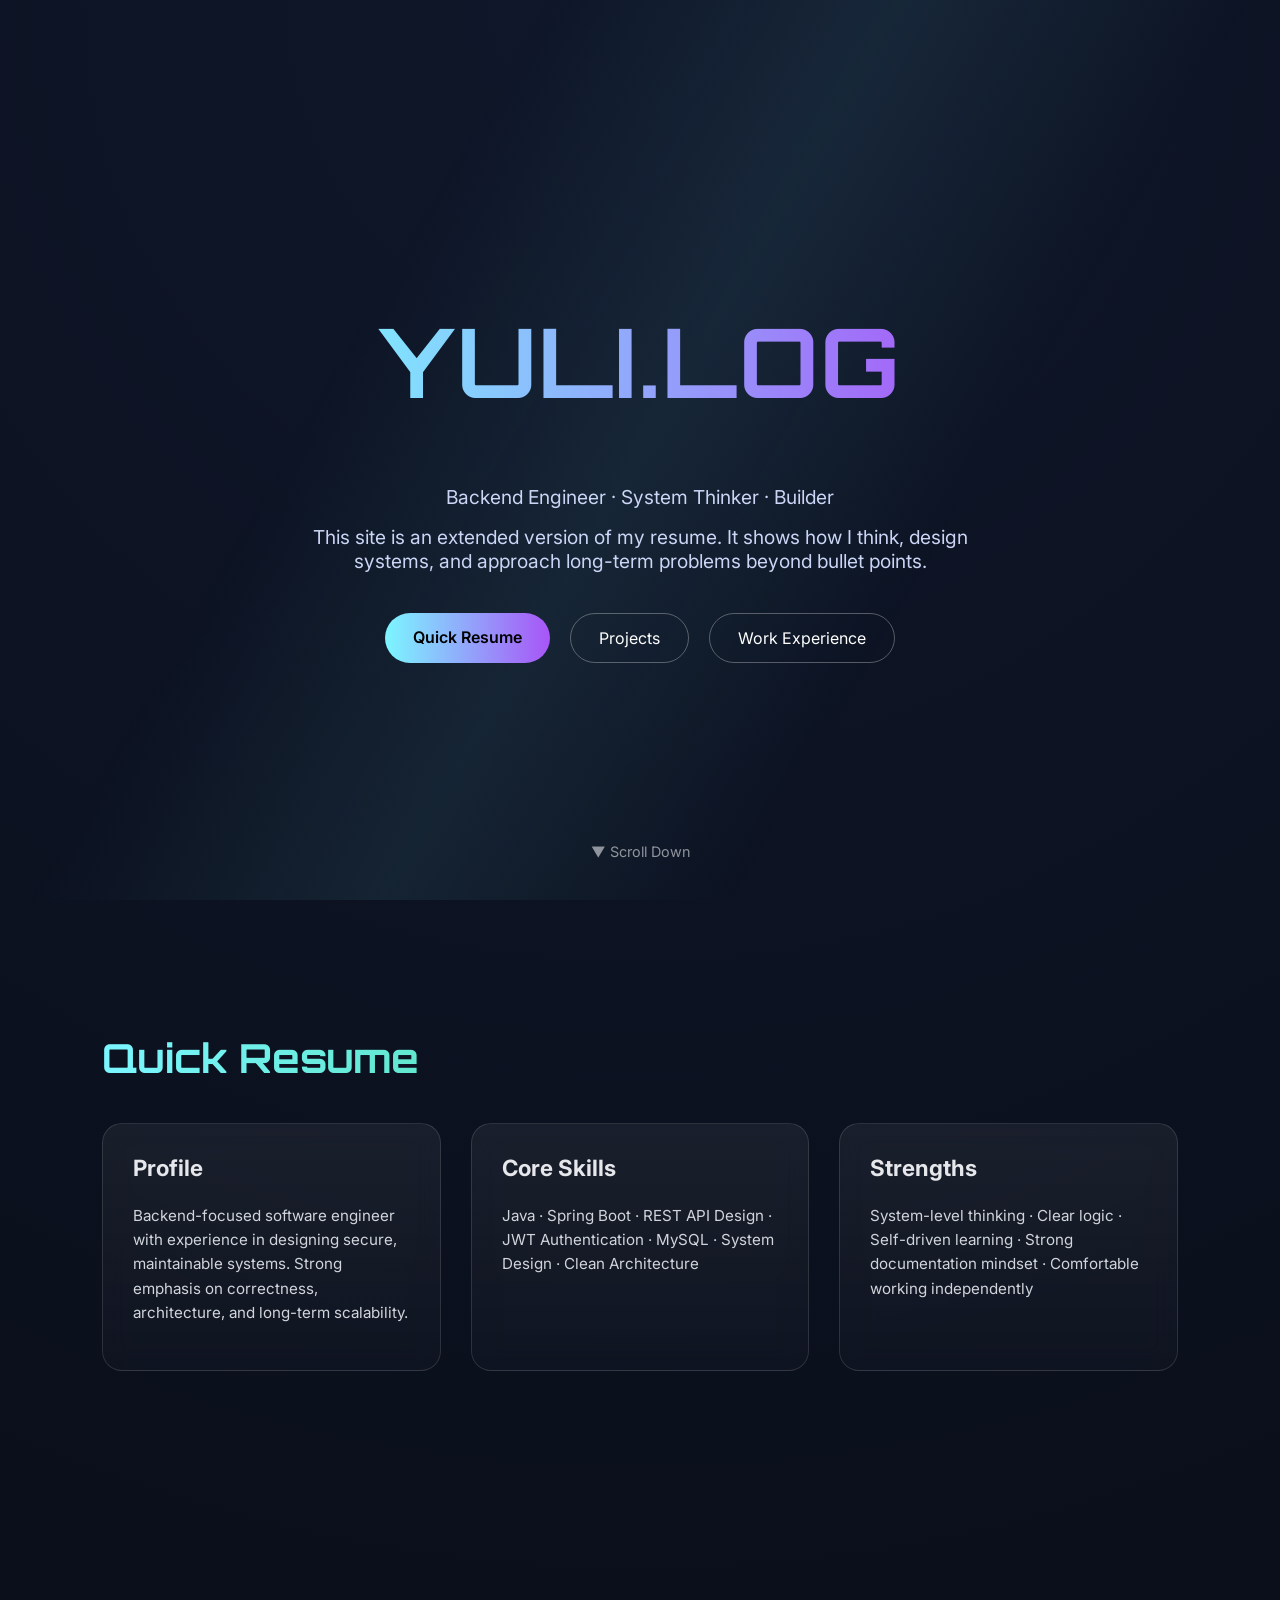
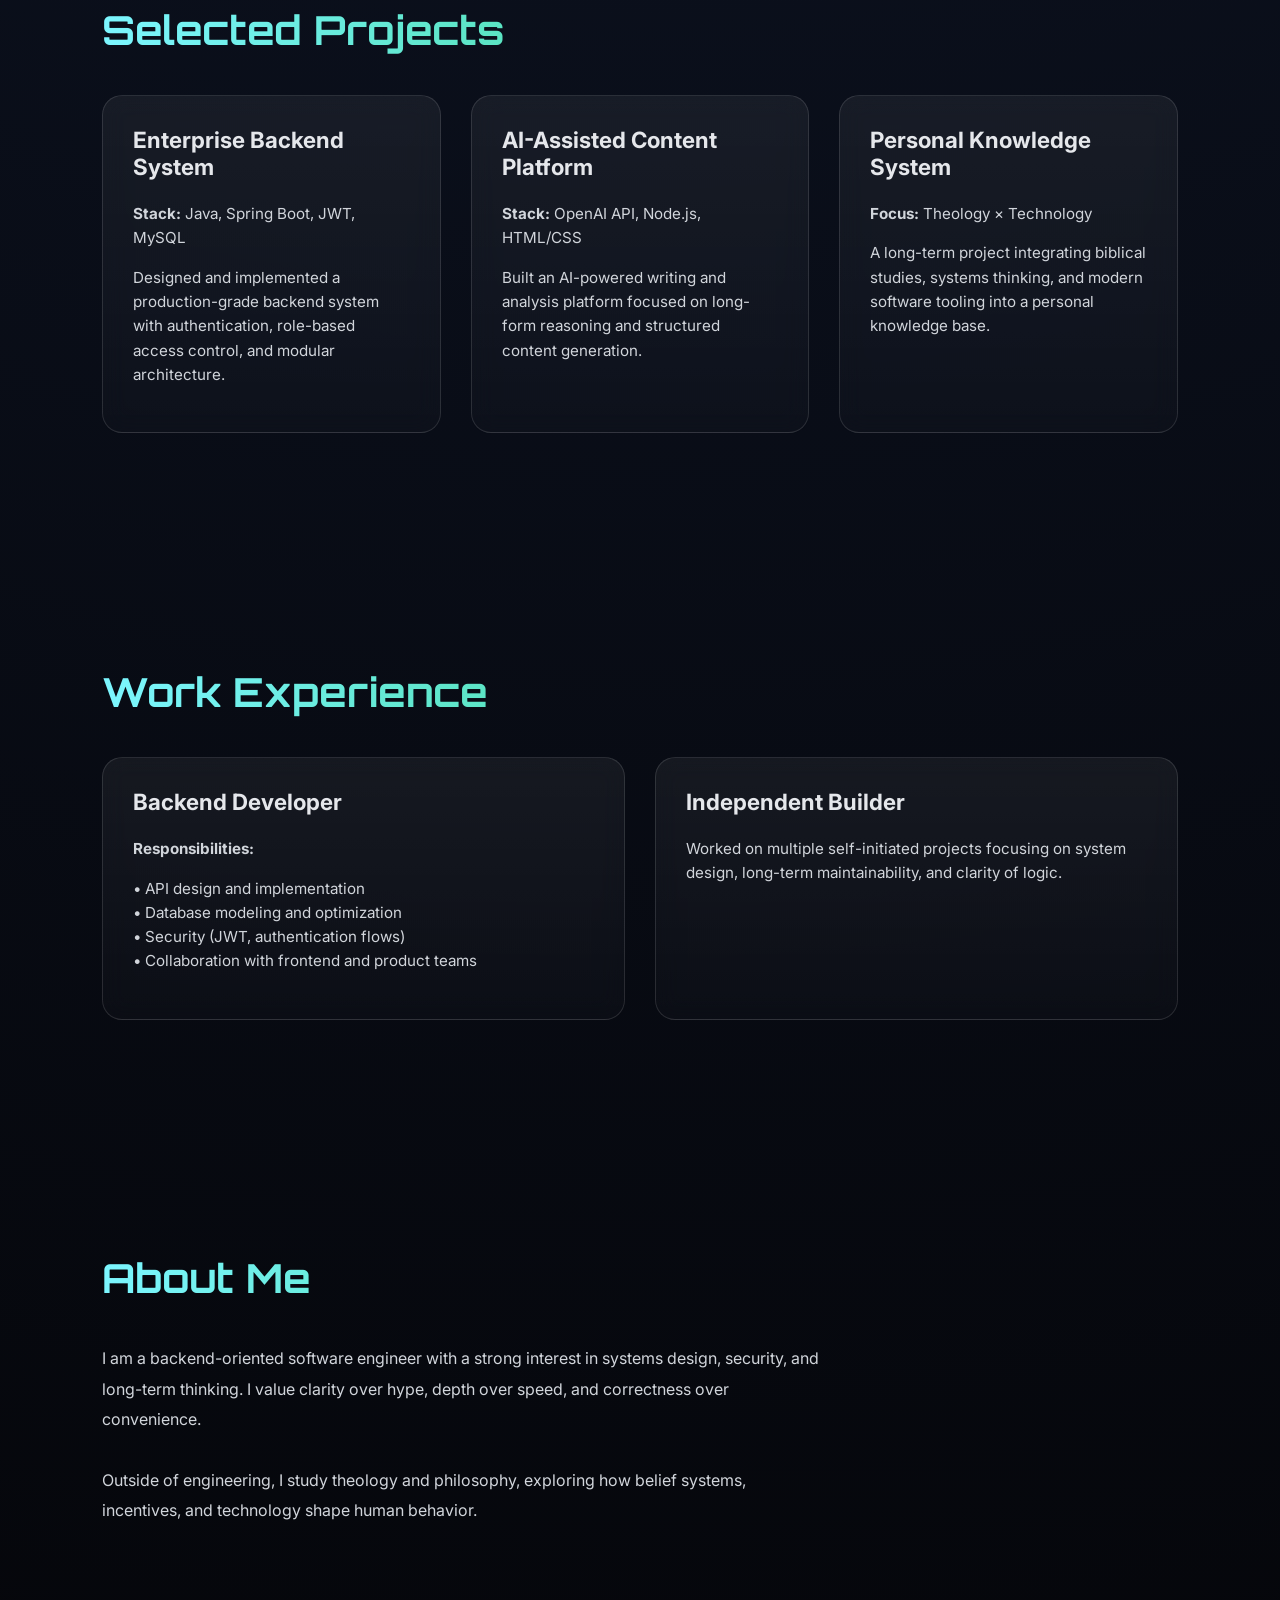
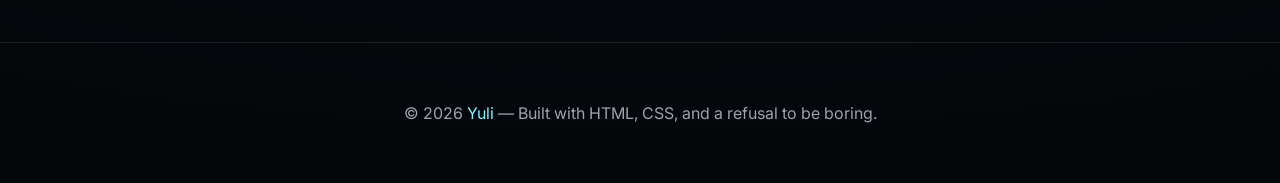
==== index.html @ cdf68e04 "first commit" ====
<!DOCTYPE html>
<html lang="en">
<head>
  <meta charset="UTF-8" />
  <meta name="viewport" content="width=device-width, initial-scale=1.0" />
  <title>Yuli — Personal Blog</title>
  <link href="https://fonts.googleapis.com/css2?family=Orbitron:wght@400;700&family=Inter:wght@300;500;700&display=swap" rel="stylesheet">
  <style>
    :root {
      --bg: #05060a;
      --primary: #7cf6ff;
      --secondary: #a855f7;
      --accent: #22c55e;
      --text: #e5e7eb;
    }

    * { box-sizing: border-box; }

    body {
      margin: 0;
      font-family: 'Inter', sans-serif;
      background: radial-gradient(circle at top, #0f172a, var(--bg));
      color: var(--text);
      overflow-x: hidden;
    }

    /* ===== Animated background ===== */
    body::before {
      content: "";
      position: fixed;
      inset: 0;
      background: linear-gradient(120deg, transparent 30%, rgba(124,246,255,0.08), transparent 70%);
      animation: scan 6s linear infinite;
      pointer-events: none;
    }

    @keyframes scan {
      from { transform: translateX(-100%); }
      to { transform: translateX(100%); }
    }

    /* ===== Header ===== */
    header {
      height: 100vh;
      display: flex;
      align-items: center;
      justify-content: center;
      text-align: center;
      position: relative;
    }

    header h1 {
      font-family: 'Orbitron', sans-serif;
      font-size: clamp(3rem, 8vw, 6rem);
      background: linear-gradient(90deg, var(--primary), var(--secondary));
      -webkit-background-clip: text;
      -webkit-text-fill-color: transparent;
      letter-spacing: 2px;
      animation: glow 3s ease-in-out infinite alternate;
    }

    @keyframes glow {
      from { text-shadow: 0 0 20px rgba(124,246,255,0.2); }
      to { text-shadow: 0 0 40px rgba(168,85,247,0.6); }
    }

    header p {
      max-width: 600px;
      margin: 1.5rem auto 0;
      font-size: 1.2rem;
      color: #cbd5f5;
    }

    .scroll {
      position: absolute;
      bottom: 40px;
      font-size: 0.9rem;
      opacity: 0.6;
      animation: float 2s ease-in-out infinite;
    }

    @keyframes float {
      0%,100% { transform: translateY(0); }
      50% { transform: translateY(8px); }
    }

    /* ===== Sections ===== */
    section {
      padding: 100px 8vw;
    }

    section h2 {
      font-family: 'Orbitron', sans-serif;
      font-size: 2.5rem;
      margin-bottom: 40px;
      background: linear-gradient(90deg, var(--primary), var(--accent));
      -webkit-background-clip: text;
      -webkit-text-fill-color: transparent;
    }

    /* ===== Blog cards ===== */
    .grid {
      display: grid;
      grid-template-columns: repeat(auto-fit, minmax(280px, 1fr));
      gap: 30px;
    }

    .card {
      background: linear-gradient(180deg, rgba(255,255,255,0.06), rgba(255,255,255,0.02));
      backdrop-filter: blur(12px);
      border: 1px solid rgba(255,255,255,0.12);
      border-radius: 20px;
      padding: 30px;
      transition: transform 0.4s ease, box-shadow 0.4s ease;
      position: relative;
      overflow: hidden;
    }

    .card::before {
      content: "";
      position: absolute;
      inset: 0;
      background: linear-gradient(120deg, transparent, rgba(124,246,255,0.15), transparent);
      opacity: 0;
      transition: opacity 0.4s ease;
    }

    .card:hover {
      transform: translateY(-12px) scale(1.02);
      box-shadow: 0 30px 80px rgba(0,0,0,0.6);
    }

    .card:hover::before { opacity: 1; }

    .card h3 {
      margin-top: 0;
      font-size: 1.4rem;
    }

    .card p {
      font-size: 0.95rem;
      line-height: 1.6;
      color: #d1d5db;
    }

    /* ===== Footer ===== */
    footer {
      padding: 60px 8vw;
      text-align: center;
      border-top: 1px solid rgba(255,255,255,0.1);
      color: #9ca3af;
    }

    footer span {
      color: var(--primary);
    }
  </style>
</head>
<body>

  <header>
    <div>
      <h1>YULI.LOG</h1>
      <p>Backend Engineer · System Thinker · Builder</p>
      <p style="max-width:680px; margin-top:1rem; color:#cbd5f5;">
        This site is an extended version of my resume. It shows how I think, design systems, and approach long-term problems beyond bullet points.
      </p>
      <div style="margin-top:2.5rem; display:flex; gap:20px; justify-content:center; flex-wrap:wrap;">
        <a href="#resume" style="padding:14px 28px; border-radius:30px; background:linear-gradient(90deg,var(--primary),var(--secondary)); color:#000; font-weight:600; text-decoration:none;">Quick Resume</a>
        <a href="#projects" style="padding:14px 28px; border-radius:30px; border:1px solid rgba(255,255,255,0.3); color:#fff; text-decoration:none;">Projects</a>
        <a href="#work" style="padding:14px 28px; border-radius:30px; border:1px solid rgba(255,255,255,0.3); color:#fff; text-decoration:none;">Work Experience</a>
        
      </div>
    </div>
    <div class="scroll">▼ Scroll Down</div>
  </header>

  <section id="resume">
    <h2>Quick Resume</h2>
    <div class="grid">
      <div class="card">
        <h3>Profile</h3>
        <p>Backend-focused software engineer with experience in designing secure, maintainable systems. Strong emphasis on correctness, architecture, and long-term scalability.</p>
      </div>
      <div class="card">
        <h3>Core Skills</h3>
        <p>Java · Spring Boot · REST API Design · JWT Authentication · MySQL · System Design · Clean Architecture</p>
      </div>
      <div class="card">
        <h3>Strengths</h3>
        <p>System-level thinking · Clear logic · Self-driven learning · Strong documentation mindset · Comfortable working independently</p>
      </div>
    </div>
  </section>

  <section id="projects">
    <h2>Selected Projects</h2>
    <div class="grid">
      <div class="card">
        <h3>Enterprise Backend System</h3>
        <p><strong>Stack:</strong> Java, Spring Boot, JWT, MySQL</p>
        <p>Designed and implemented a production-grade backend system with authentication, role-based access control, and modular architecture.</p>
      </div>
      <div class="card">
        <h3>AI-Assisted Content Platform</h3>
        <p><strong>Stack:</strong> OpenAI API, Node.js, HTML/CSS</p>
        <p>Built an AI-powered writing and analysis platform focused on long-form reasoning and structured content generation.</p>
      </div>
      <div class="card">
        <h3>Personal Knowledge System</h3>
        <p><strong>Focus:</strong> Theology × Technology</p>
        <p>A long-term project integrating biblical studies, systems thinking, and modern software tooling into a personal knowledge base.</p>
      </div>
    </div>
  </section>

  <section id="work">
    <h2>Work Experience</h2>
    <div class="grid">
      <div class="card">
        <h3>Backend Developer</h3>
        <p><strong>Responsibilities:</strong></p>
        <p>• API design and implementation<br>
           • Database modeling and optimization<br>
           • Security (JWT, authentication flows)<br>
           • Collaboration with frontend and product teams</p>
      </div>
      <div class="card">
        <h3>Independent Builder</h3>
        <p>Worked on multiple self-initiated projects focusing on system design, long-term maintainability, and clarity of logic.</p>
      </div>
    </div>
  </section>

  <section>
    <h2>About Me</h2>
    <p style="max-width:720px; line-height:1.9; color:#d1d5db;">
      I am a backend-oriented software engineer with a strong interest in systems design, security, and long-term thinking. I value clarity over hype, depth over speed, and correctness over convenience.
      <br><br>
      Outside of engineering, I study theology and philosophy, exploring how belief systems, incentives, and technology shape human behavior.
    </p>
  </section>

  <footer>
    © 2026 <span>Yuli</span> — Built with HTML, CSS, and a refusal to be boring.
  </footer>

</body>
</html>
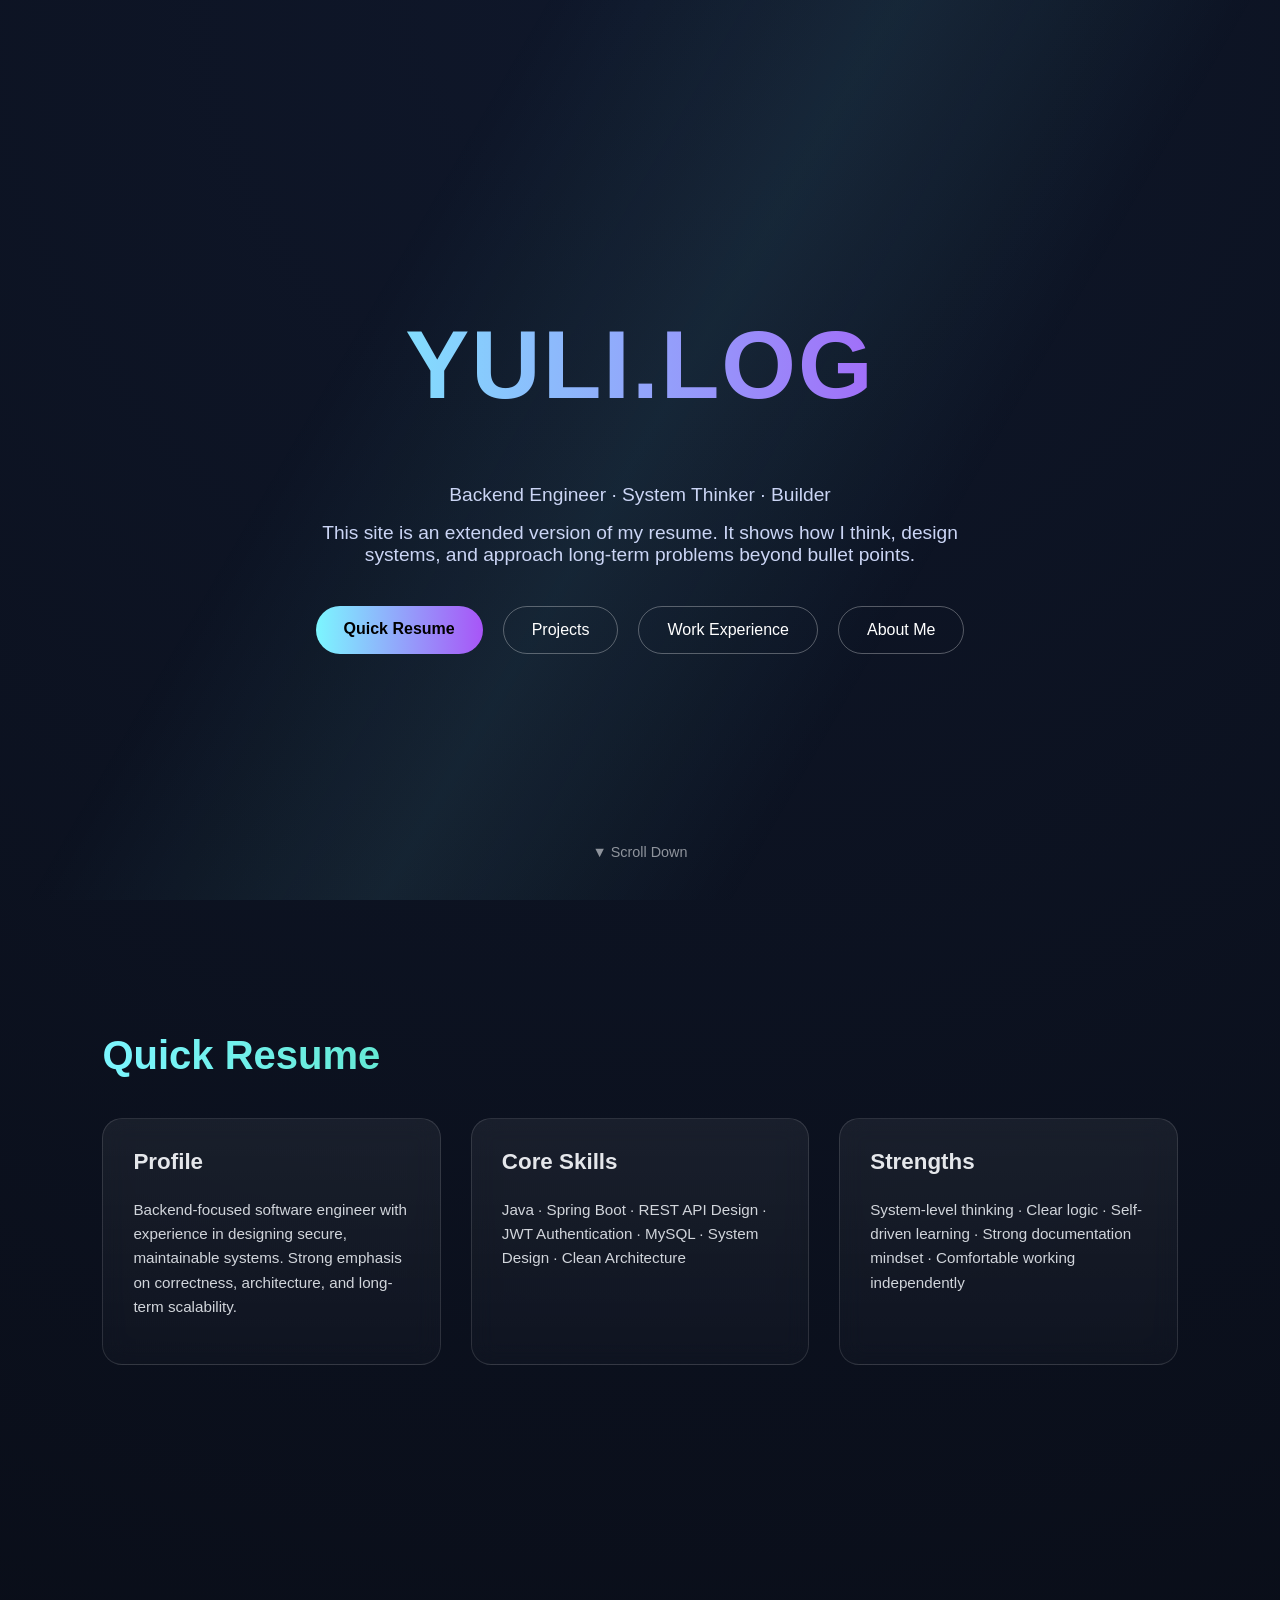
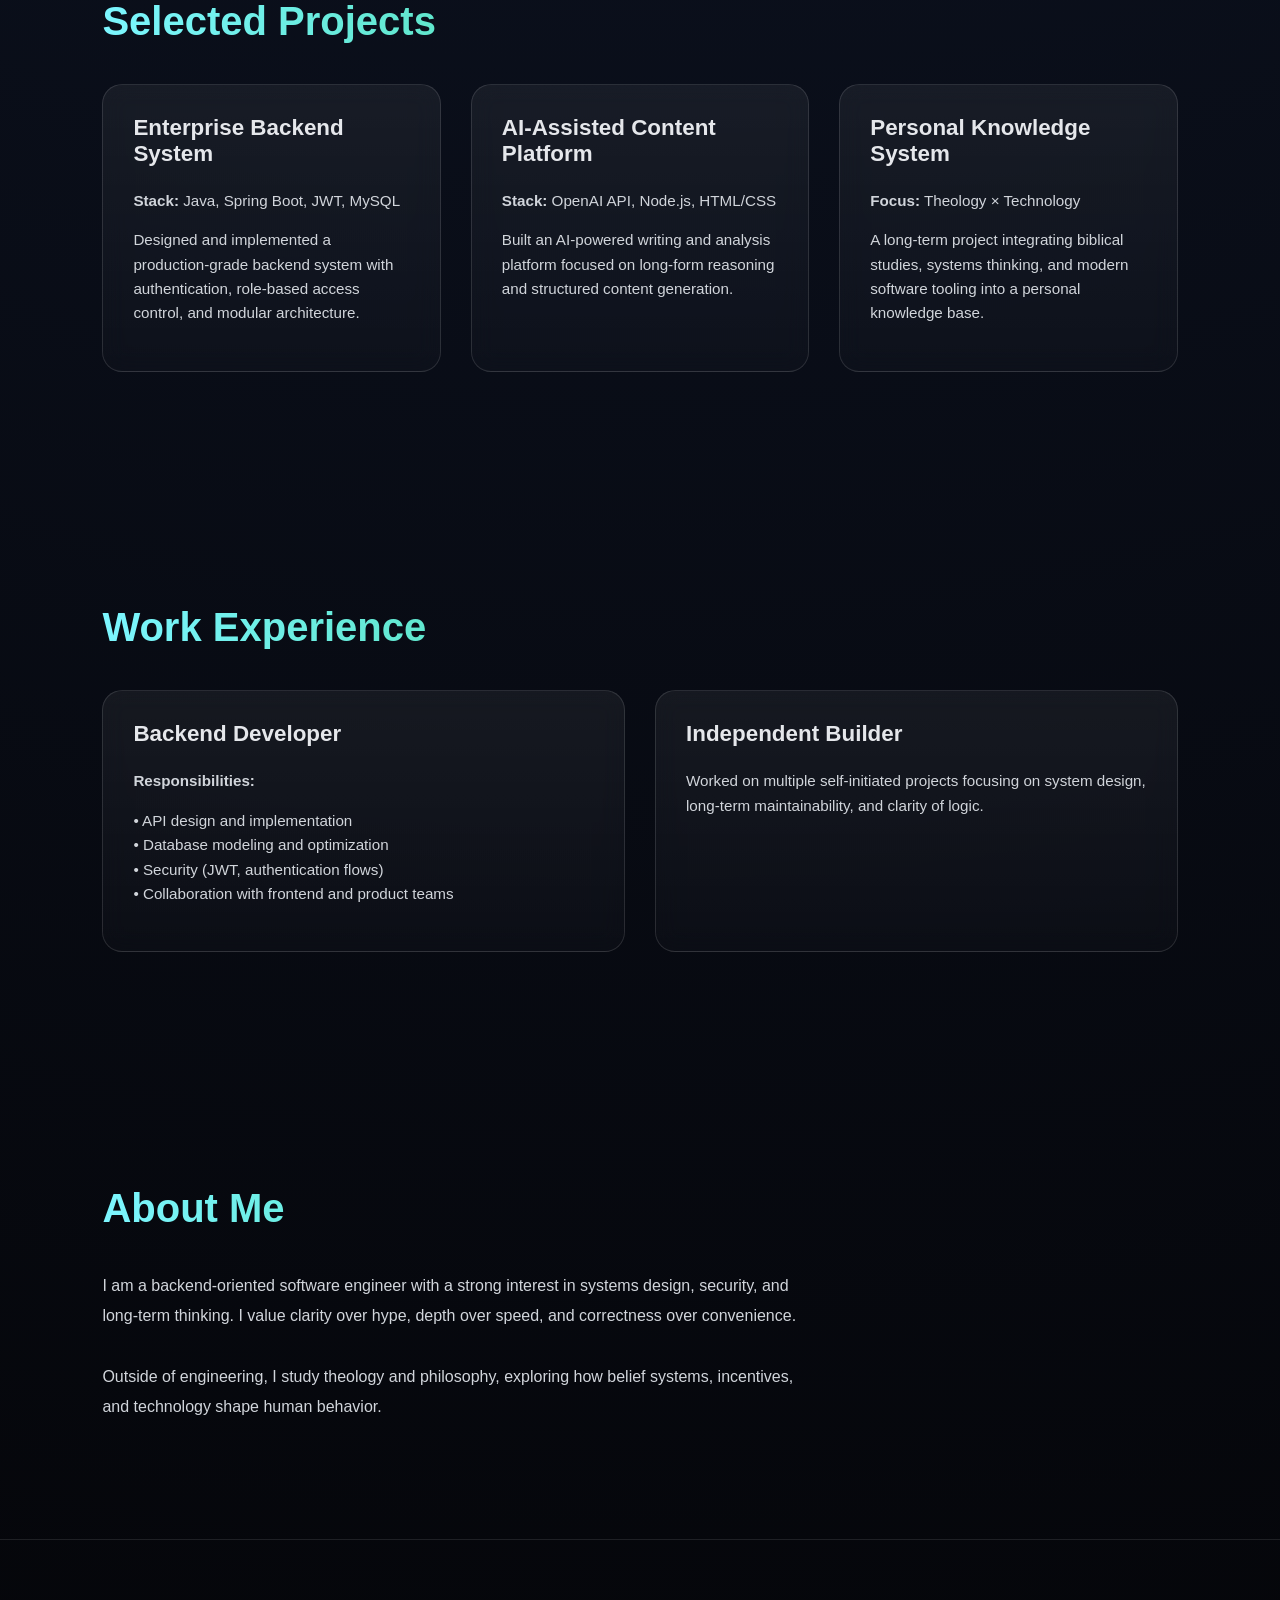
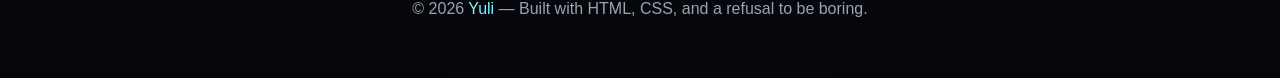
==== commit 628ec24b: "test Co-authored-by: Copilot <copilot@github.com>" ====
--- a/index.html
+++ b/index.html
@@ -4,157 +4,7 @@
   <meta charset="UTF-8" />
   <meta name="viewport" content="width=device-width, initial-scale=1.0" />
   <title>Yuli — Personal Blog</title>
-  <link href="https://fonts.googleapis.com/css2?family=Orbitron:wght@400;700&family=Inter:wght@300;500;700&display=swap" rel="stylesheet">
-  <style>
-    :root {
-      --bg: #05060a;
-      --primary: #7cf6ff;
-      --secondary: #a855f7;
-      --accent: #22c55e;
-      --text: #e5e7eb;
-    }
-
-    * { box-sizing: border-box; }
-
-    body {
-      margin: 0;
-      font-family: 'Inter', sans-serif;
-      background: radial-gradient(circle at top, #0f172a, var(--bg));
-      color: var(--text);
-      overflow-x: hidden;
-    }
-
-    /* ===== Animated background ===== */
-    body::before {
-      content: "";
-      position: fixed;
-      inset: 0;
-      background: linear-gradient(120deg, transparent 30%, rgba(124,246,255,0.08), transparent 70%);
-      animation: scan 6s linear infinite;
-      pointer-events: none;
-    }
-
-    @keyframes scan {
-      from { transform: translateX(-100%); }
-      to { transform: translateX(100%); }
-    }
-
-    /* ===== Header ===== */
-    header {
-      height: 100vh;
-      display: flex;
-      align-items: center;
-      justify-content: center;
-      text-align: center;
-      position: relative;
-    }
-
-    header h1 {
-      font-family: 'Orbitron', sans-serif;
-      font-size: clamp(3rem, 8vw, 6rem);
-      background: linear-gradient(90deg, var(--primary), var(--secondary));
-      -webkit-background-clip: text;
-      -webkit-text-fill-color: transparent;
-      letter-spacing: 2px;
-      animation: glow 3s ease-in-out infinite alternate;
-    }
-
-    @keyframes glow {
-      from { text-shadow: 0 0 20px rgba(124,246,255,0.2); }
-      to { text-shadow: 0 0 40px rgba(168,85,247,0.6); }
-    }
-
-    header p {
-      max-width: 600px;
-      margin: 1.5rem auto 0;
-      font-size: 1.2rem;
-      color: #cbd5f5;
-    }
-
-    .scroll {
-      position: absolute;
-      bottom: 40px;
-      font-size: 0.9rem;
-      opacity: 0.6;
-      animation: float 2s ease-in-out infinite;
-    }
-
-    @keyframes float {
-      0%,100% { transform: translateY(0); }
-      50% { transform: translateY(8px); }
-    }
-
-    /* ===== Sections ===== */
-    section {
-      padding: 100px 8vw;
-    }
-
-    section h2 {
-      font-family: 'Orbitron', sans-serif;
-      font-size: 2.5rem;
-      margin-bottom: 40px;
-      background: linear-gradient(90deg, var(--primary), var(--accent));
-      -webkit-background-clip: text;
-      -webkit-text-fill-color: transparent;
-    }
-
-    /* ===== Blog cards ===== */
-    .grid {
-      display: grid;
-      grid-template-columns: repeat(auto-fit, minmax(280px, 1fr));
-      gap: 30px;
-    }
-
-    .card {
-      background: linear-gradient(180deg, rgba(255,255,255,0.06), rgba(255,255,255,0.02));
-      backdrop-filter: blur(12px);
-      border: 1px solid rgba(255,255,255,0.12);
-      border-radius: 20px;
-      padding: 30px;
-      transition: transform 0.4s ease, box-shadow 0.4s ease;
-      position: relative;
-      overflow: hidden;
-    }
-
-    .card::before {
-      content: "";
-      position: absolute;
-      inset: 0;
-      background: linear-gradient(120deg, transparent, rgba(124,246,255,0.15), transparent);
-      opacity: 0;
-      transition: opacity 0.4s ease;
-    }
-
-    .card:hover {
-      transform: translateY(-12px) scale(1.02);
-      box-shadow: 0 30px 80px rgba(0,0,0,0.6);
-    }
-
-    .card:hover::before { opacity: 1; }
-
-    .card h3 {
-      margin-top: 0;
-      font-size: 1.4rem;
-    }
-
-    .card p {
-      font-size: 0.95rem;
-      line-height: 1.6;
-      color: #d1d5db;
-    }
-
-    /* ===== Footer ===== */
-    footer {
-      padding: 60px 8vw;
-      text-align: center;
-      border-top: 1px solid rgba(255,255,255,0.1);
-      color: #9ca3af;
-    }
-
-    footer span {
-      color: var(--primary);
-    }
-  </style>
+  <link rel="stylesheet" href="style.css">
 </head>
 <body>
 
@@ -169,7 +19,7 @@
         <a href="#resume" style="padding:14px 28px; border-radius:30px; background:linear-gradient(90deg,var(--primary),var(--secondary)); color:#000; font-weight:600; text-decoration:none;">Quick Resume</a>
         <a href="#projects" style="padding:14px 28px; border-radius:30px; border:1px solid rgba(255,255,255,0.3); color:#fff; text-decoration:none;">Projects</a>
         <a href="#work" style="padding:14px 28px; border-radius:30px; border:1px solid rgba(255,255,255,0.3); color:#fff; text-decoration:none;">Work Experience</a>
-        
+        <a href="#about" style="padding:14px 28px; border-radius:30px; border:1px solid rgba(255,255,255,0.3); color:#fff; text-decoration:none;">About Me</a>
       </div>
     </div>
     <div class="scroll">▼ Scroll Down</div>
@@ -232,7 +82,7 @@
     </div>
   </section>
 
-  <section>
+  <section id="about">
     <h2>About Me</h2>
     <p style="max-width:720px; line-height:1.9; color:#d1d5db;">
       I am a backend-oriented software engineer with a strong interest in systems design, security, and long-term thinking. I value clarity over hype, depth over speed, and correctness over convenience.
@@ -244,6 +94,4 @@
   <footer>
     © 2026 <span>Yuli</span> — Built with HTML, CSS, and a refusal to be boring.
   </footer>
-
-</body>
 </html>
--- a/style.css
+++ b/style.css
@@ -0,0 +1,148 @@
+:root {
+      --bg: #05060a;
+      --primary: #7cf6ff;
+      --secondary: #a855f7;
+      --accent: #22c55e;
+      --text: #e5e7eb;
+    }
+
+    * { box-sizing: border-box; }
+
+    body {
+      margin: 0;
+      font-family: 'Inter', sans-serif;
+      background: radial-gradient(circle at top, #0f172a, var(--bg));
+      color: var(--text);
+      overflow-x: hidden;
+    }
+
+    /* ===== Animated background ===== */
+    body::before {
+      content: "";
+      position: fixed;
+      inset: 0;
+      background: linear-gradient(120deg, transparent 30%, rgba(124,246,255,0.08), transparent 70%);
+      animation: scan 6s linear infinite;
+      pointer-events: none;
+    }
+
+    @keyframes scan {
+      from { transform: translateX(-100%); }
+      to { transform: translateX(100%); }
+    }
+
+    /* ===== Header ===== */
+    header {
+      height: 100vh;
+      display: flex;
+      align-items: center;
+      justify-content: center;
+      text-align: center;
+      position: relative;
+    }
+
+    header h1 {
+      font-family: 'Orbitron', sans-serif;
+      font-size: clamp(3rem, 8vw, 6rem);
+      background: linear-gradient(90deg, var(--primary), var(--secondary));
+      -webkit-background-clip: text;
+      -webkit-text-fill-color: transparent;
+      letter-spacing: 2px;
+      animation: glow 3s ease-in-out infinite alternate;
+    }
+
+    @keyframes glow {
+      from { text-shadow: 0 0 20px rgba(124,246,255,0.2); }
+      to { text-shadow: 0 0 40px rgba(168,85,247,0.6); }
+    }
+
+    header p {
+      max-width: 600px;
+      margin: 1.5rem auto 0;
+      font-size: 1.2rem;
+      color: #cbd5f5;
+    }
+
+    .scroll {
+      position: absolute;
+      bottom: 40px;
+      font-size: 0.9rem;
+      opacity: 0.6;
+      animation: float 2s ease-in-out infinite;
+    }
+
+    @keyframes float {
+      0%,100% { transform: translateY(0); }
+      50% { transform: translateY(8px); }
+    }
+
+    /* ===== Sections ===== */
+    section {
+      padding: 100px 8vw;
+    }
+
+    section h2 {
+      font-family: 'Orbitron', sans-serif;
+      font-size: 2.5rem;
+      margin-bottom: 40px;
+      background: linear-gradient(90deg, var(--primary), var(--accent));
+      -webkit-background-clip: text;
+      -webkit-text-fill-color: transparent;
+    }
+
+    /* ===== Blog cards ===== */
+    .grid {
+      display: grid;
+      grid-template-columns: repeat(auto-fit, minmax(280px, 1fr));
+      gap: 30px;
+    }
+
+    .card {
+      background: linear-gradient(180deg, rgba(255,255,255,0.06), rgba(255,255,255,0.02));
+      backdrop-filter: blur(12px);
+      border: 1px solid rgba(255,255,255,0.12);
+      border-radius: 20px;
+      padding: 30px;
+      transition: transform 0.4s ease, box-shadow 0.4s ease;
+      position: relative;
+      overflow: hidden;
+    }
+
+    .card::before {
+      content: "";
+      position: absolute;
+      inset: 0;
+      background: linear-gradient(120deg, transparent, rgba(124,246,255,0.15), transparent);
+      opacity: 0;
+      transition: opacity 0.4s ease;
+    }
+
+    .card:hover {
+      transform: translateY(-12px) scale(1.02);
+      box-shadow: 0 30px 80px rgba(0,0,0,0.6);
+    }
+
+    .card:hover::before { opacity: 1; }
+
+    .card h3 {
+      margin-top: 0;
+      font-size: 1.4rem;
+    }
+
+    .card p {
+      font-size: 0.95rem;
+      line-height: 1.6;
+      color: #d1d5db;
+    }
+
+    /* ===== Footer ===== */
+    footer {
+      padding: 60px 8vw;
+      text-align: center;
+      border-top: 1px solid rgba(255,255,255,0.1);
+      color: #9ca3af;
+    }
+
+    footer span {
+      color: var(--primary);
+    }
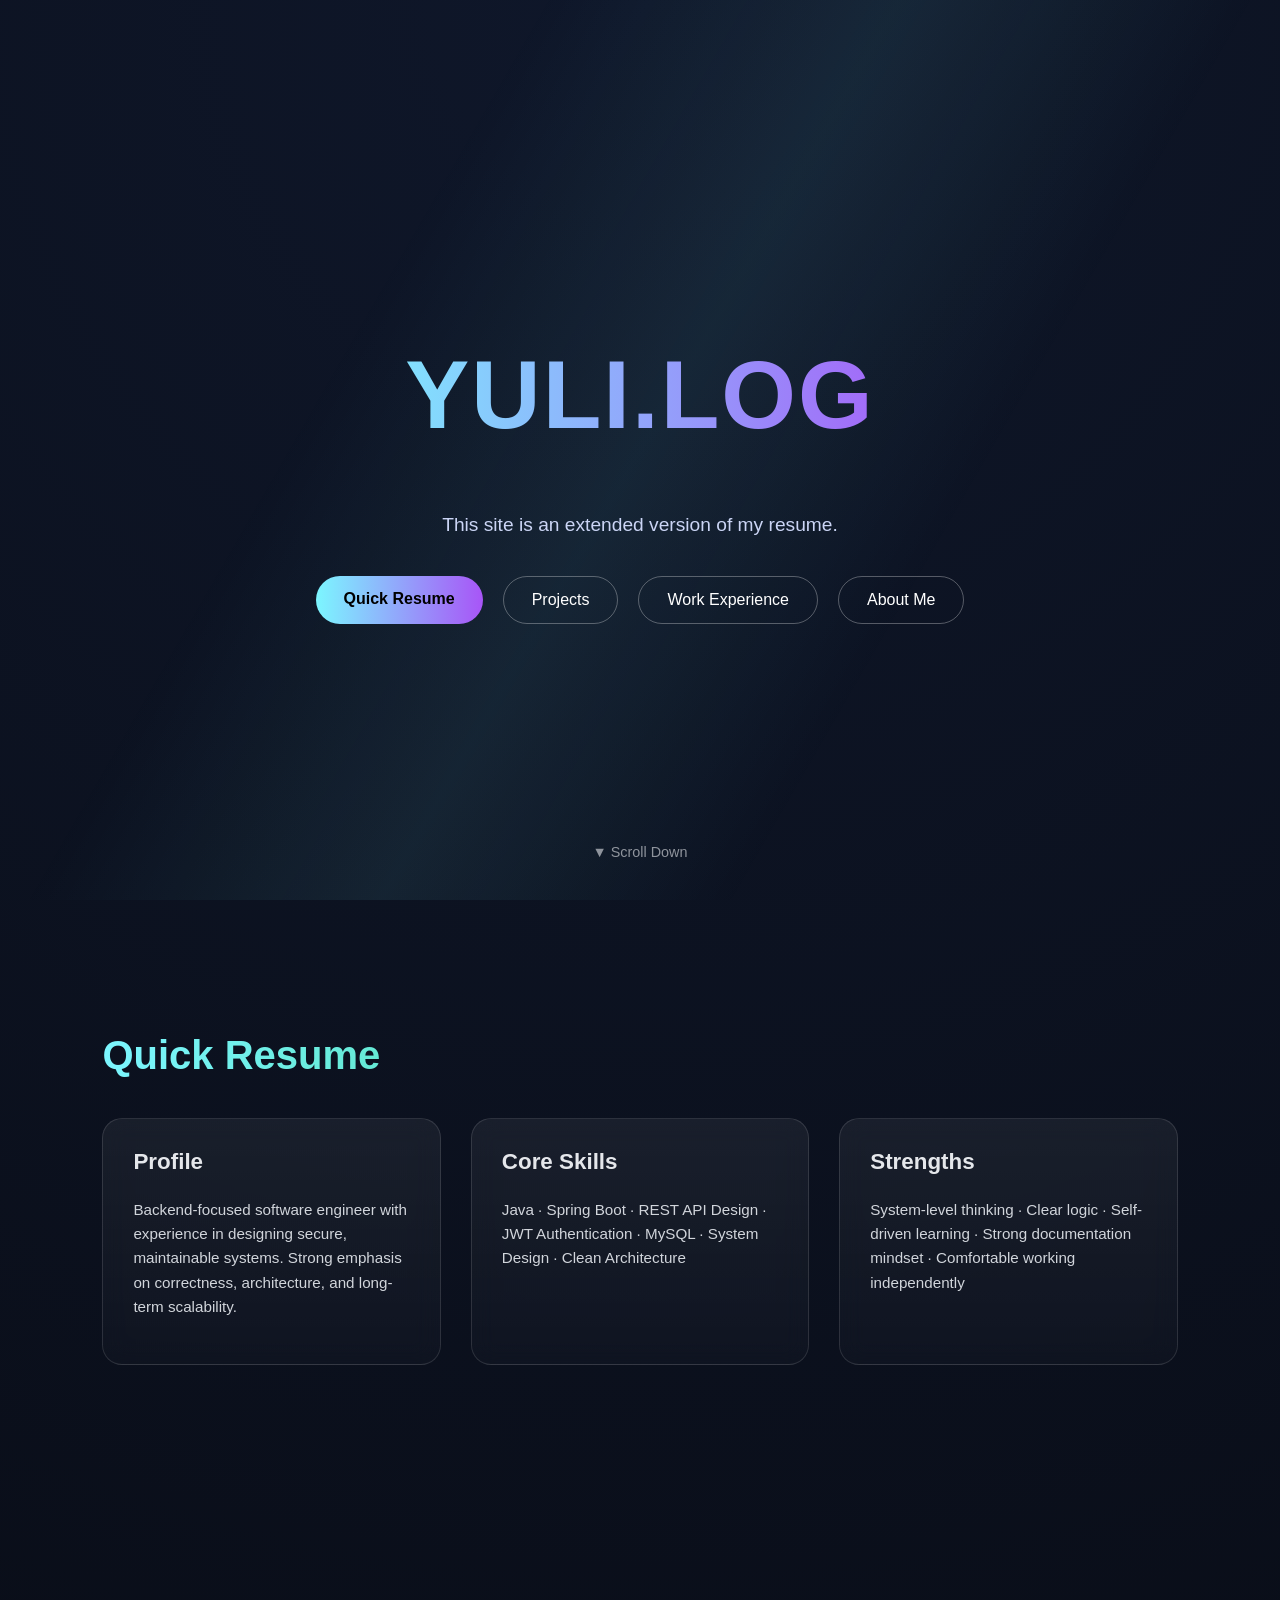
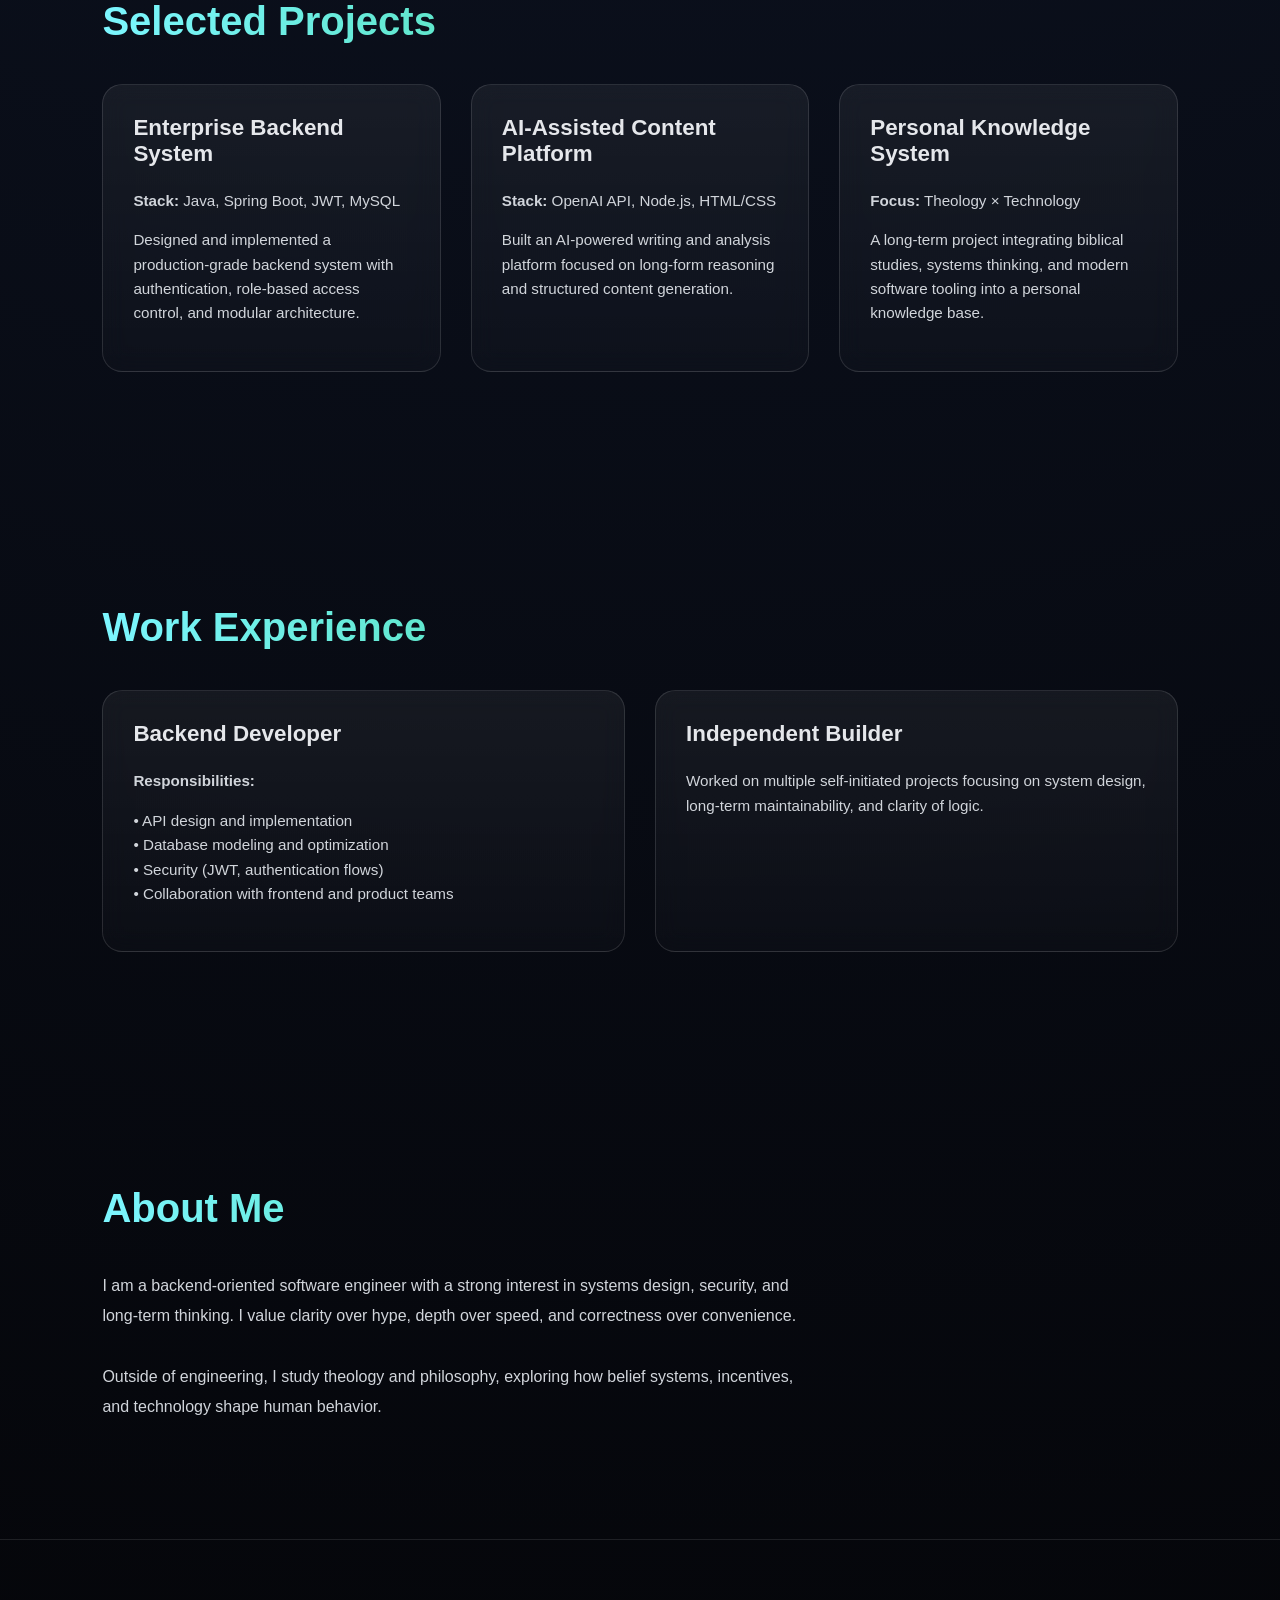
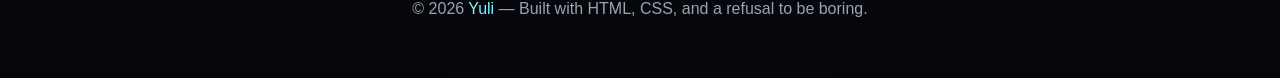
==== commit a94e382e: "test" ====
--- a/index.html
+++ b/index.html
@@ -3,7 +3,7 @@
 <head>
   <meta charset="UTF-8" />
   <meta name="viewport" content="width=device-width, initial-scale=1.0" />
-  <title>Yuli — Personal Blog</title>
+  <title>Yuli's'Blog</title>
   <link rel="stylesheet" href="style.css">
 </head>
 <body>
@@ -11,9 +11,8 @@
   <header>
     <div>
       <h1>YULI.LOG</h1>
-      <p>Backend Engineer · System Thinker · Builder</p>
       <p style="max-width:680px; margin-top:1rem; color:#cbd5f5;">
-        This site is an extended version of my resume. It shows how I think, design systems, and approach long-term problems beyond bullet points.
+        This site is an extended version of my resume. 
       </p>
       <div style="margin-top:2.5rem; display:flex; gap:20px; justify-content:center; flex-wrap:wrap;">
         <a href="#resume" style="padding:14px 28px; border-radius:30px; background:linear-gradient(90deg,var(--primary),var(--secondary)); color:#000; font-weight:600; text-decoration:none;">Quick Resume</a>
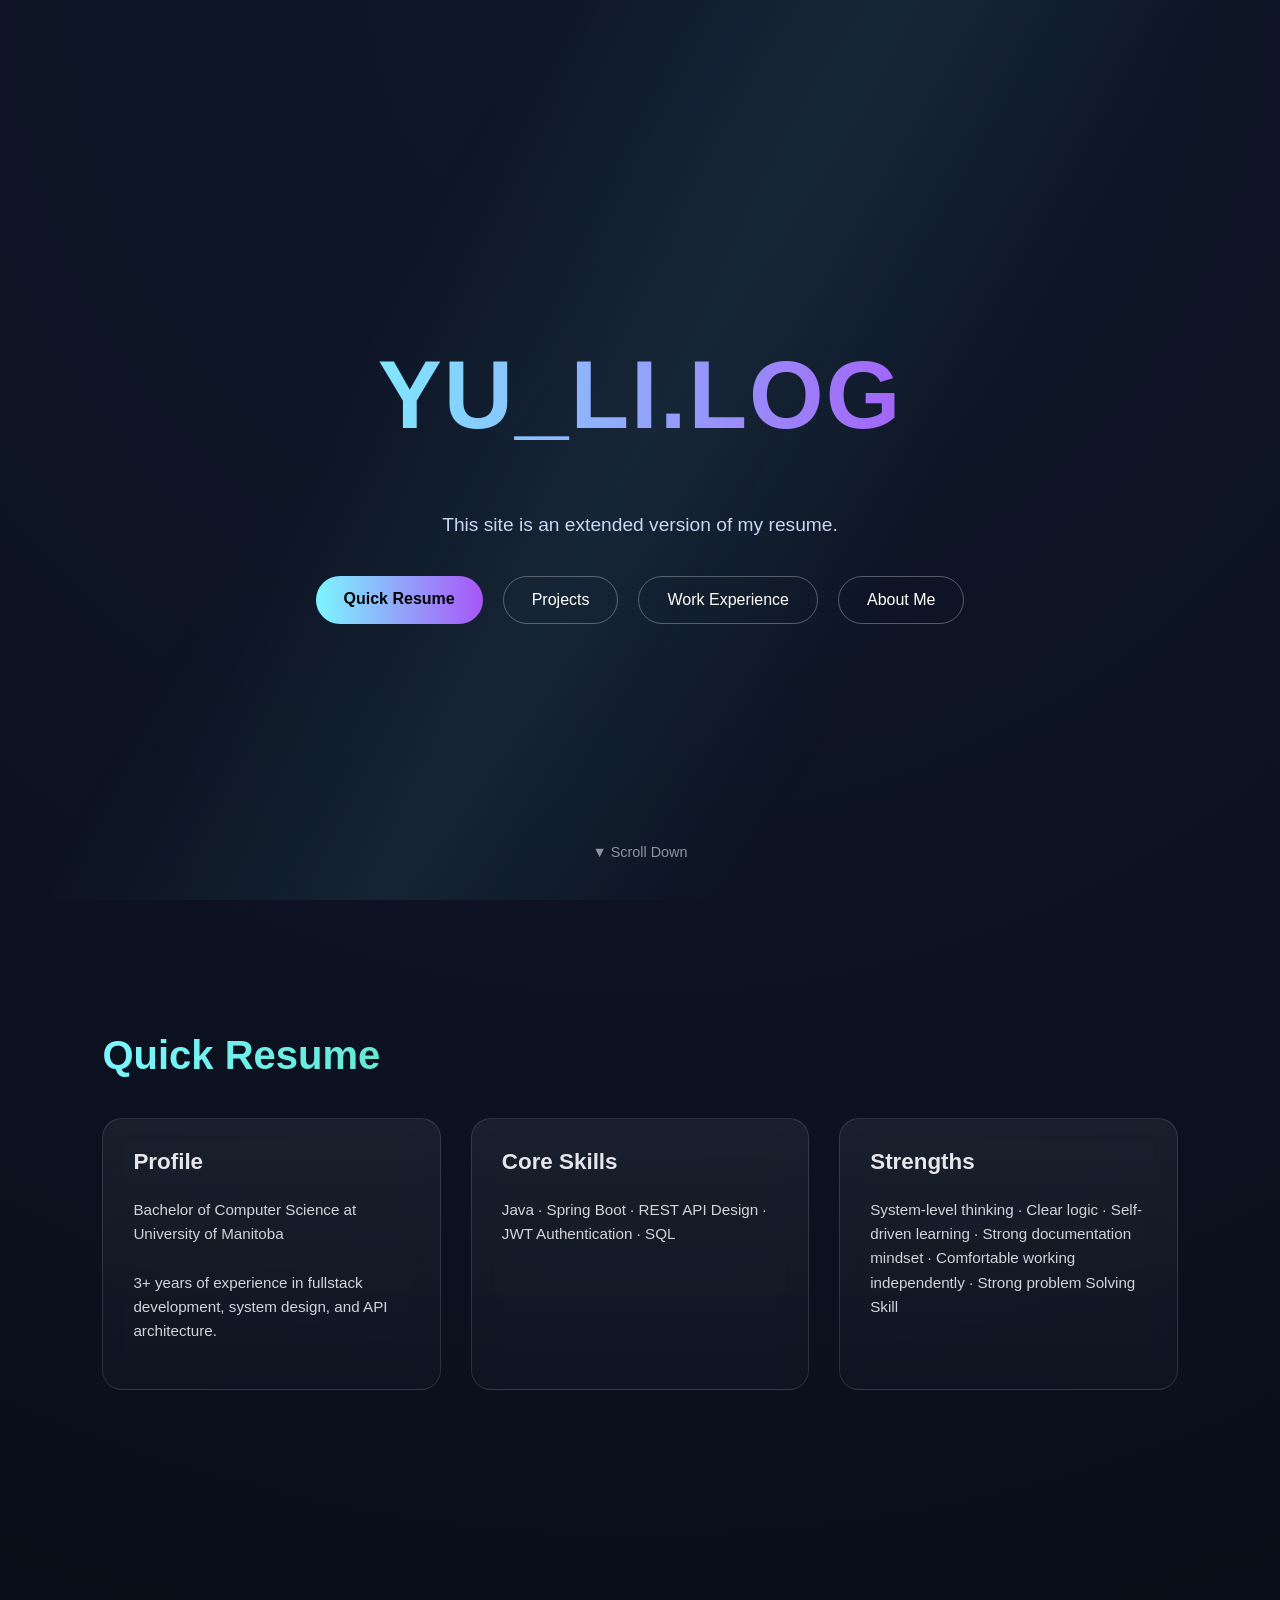
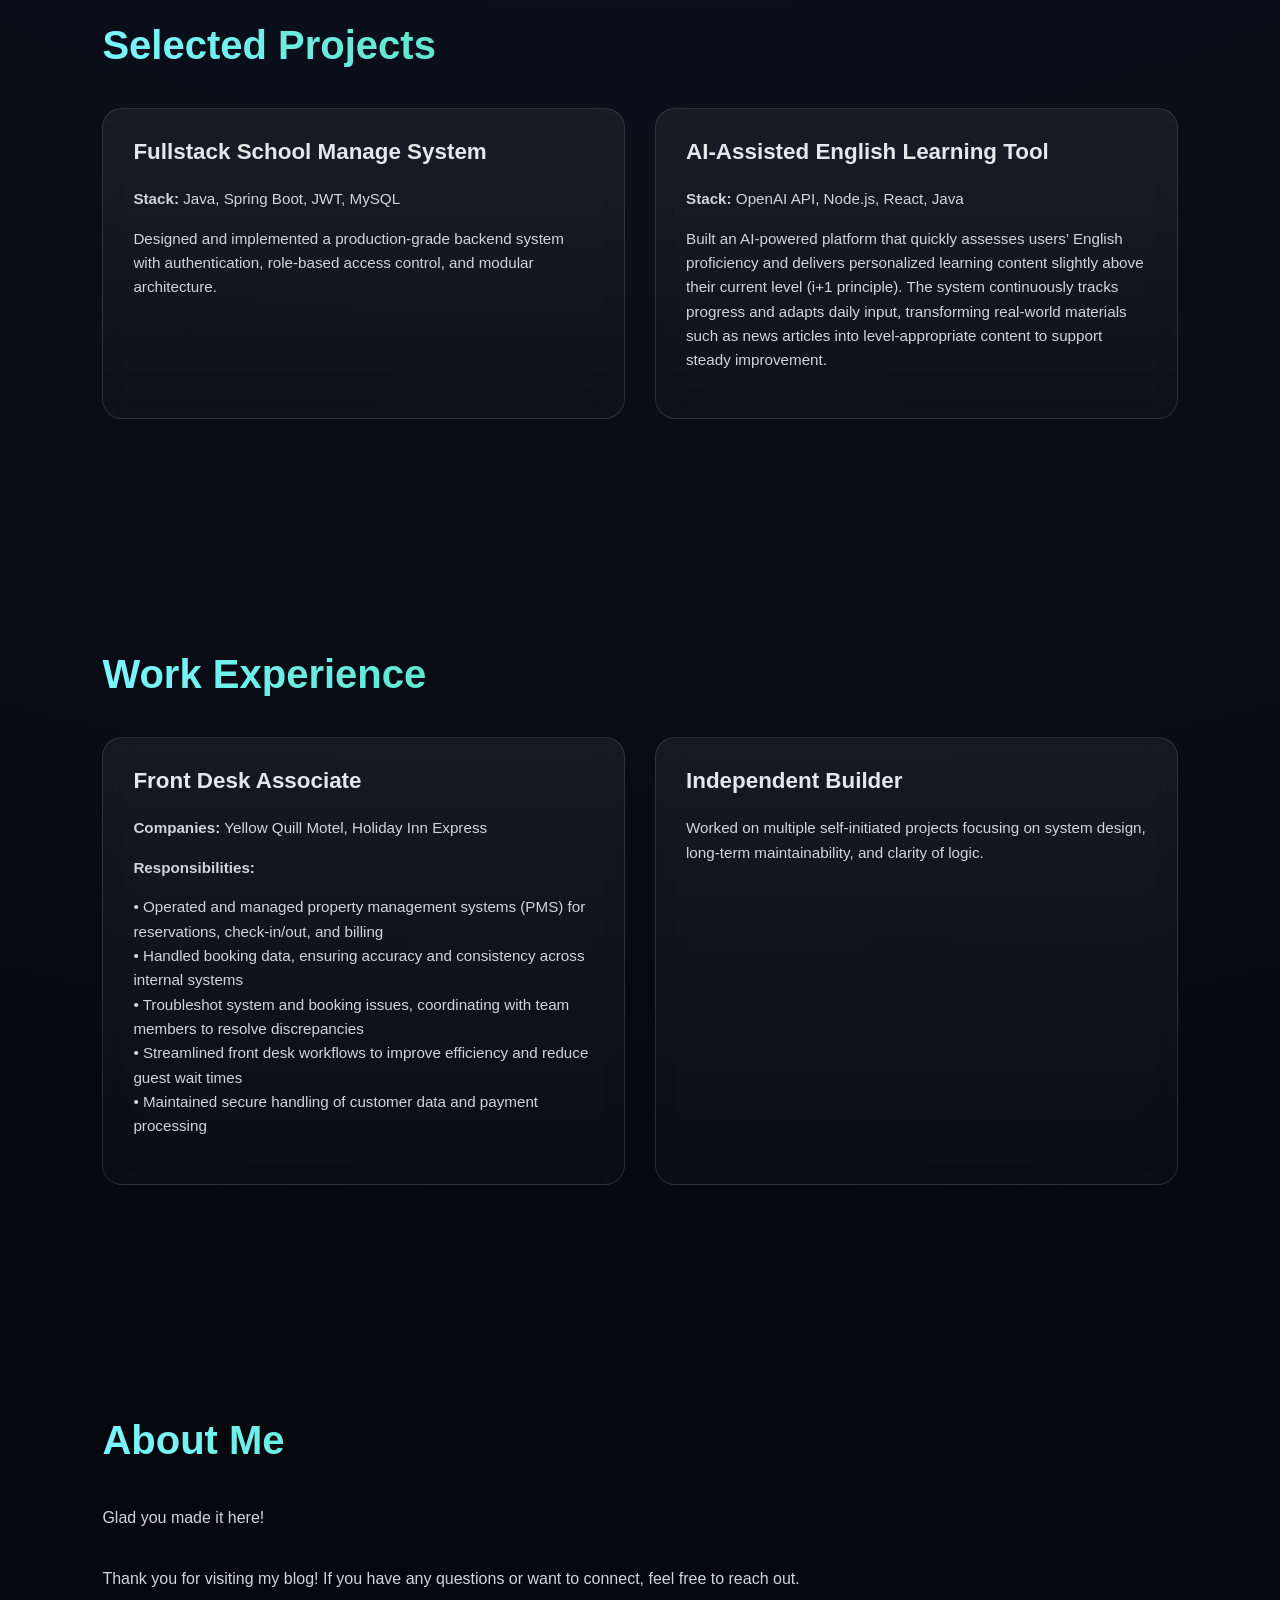
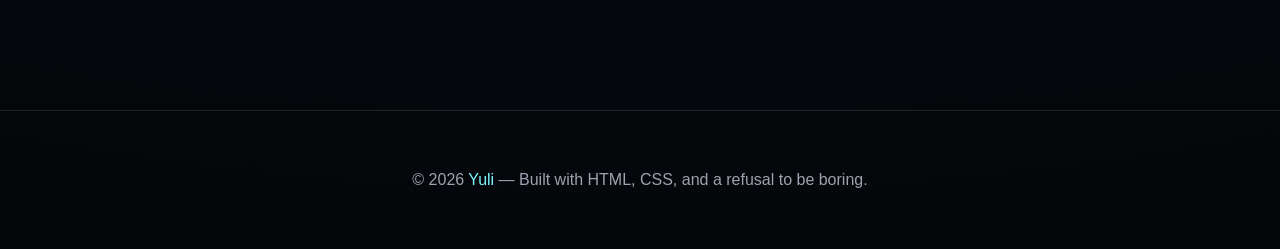
==== commit 744b1ccf: "test Co-authored-by: Copilot <copilot@github.com>" ====
--- a/index.html
+++ b/index.html
@@ -1,24 +1,33 @@
 <!DOCTYPE html>
 <html lang="en">
+
 <head>
   <meta charset="UTF-8" />
   <meta name="viewport" content="width=device-width, initial-scale=1.0" />
   <title>Yuli's'Blog</title>
   <link rel="stylesheet" href="style.css">
 </head>
+
 <body>
 
   <header>
     <div>
-      <h1>YULI.LOG</h1>
+      <h1>YU_LI.LOG</h1>
       <p style="max-width:680px; margin-top:1rem; color:#cbd5f5;">
-        This site is an extended version of my resume. 
+        This site is an extended version of my resume.
       </p>
       <div style="margin-top:2.5rem; display:flex; gap:20px; justify-content:center; flex-wrap:wrap;">
-        <a href="#resume" style="padding:14px 28px; border-radius:30px; background:linear-gradient(90deg,var(--primary),var(--secondary)); color:#000; font-weight:600; text-decoration:none;">Quick Resume</a>
-        <a href="#projects" style="padding:14px 28px; border-radius:30px; border:1px solid rgba(255,255,255,0.3); color:#fff; text-decoration:none;">Projects</a>
-        <a href="#work" style="padding:14px 28px; border-radius:30px; border:1px solid rgba(255,255,255,0.3); color:#fff; text-decoration:none;">Work Experience</a>
-        <a href="#about" style="padding:14px 28px; border-radius:30px; border:1px solid rgba(255,255,255,0.3); color:#fff; text-decoration:none;">About Me</a>
+        <a href="#resume"
+          style="padding:14px 28px; border-radius:30px; background:linear-gradient(90deg,var(--primary),var(--secondary)); color:#000; font-weight:600; text-decoration:none;">Quick
+          Resume</a>
+        <a href="#projects"
+          style="padding:14px 28px; border-radius:30px; border:1px solid rgba(255,255,255,0.3); color:#fff; text-decoration:none;">Projects</a>
+        <a href="#work"
+          style="padding:14px 28px; border-radius:30px; border:1px solid rgba(255,255,255,0.3); color:#fff; text-decoration:none;">Work
+          Experience</a>
+        <a href="#about"
+          style="padding:14px 28px; border-radius:30px; border:1px solid rgba(255,255,255,0.3); color:#fff; text-decoration:none;">About
+          Me</a>
       </div>
     </div>
     <div class="scroll">▼ Scroll Down</div>
@@ -29,15 +38,21 @@
     <div class="grid">
       <div class="card">
         <h3>Profile</h3>
-        <p>Backend-focused software engineer with experience in designing secure, maintainable systems. Strong emphasis on correctness, architecture, and long-term scalability.</p>
+        <p>
+          Bachelor of Computer Science at University of Manitoba
+          <br>
+          <br>
+          3+ years of experience in fullstack development, system design, and API architecture.
+        </p>
       </div>
       <div class="card">
         <h3>Core Skills</h3>
-        <p>Java · Spring Boot · REST API Design · JWT Authentication · MySQL · System Design · Clean Architecture</p>
+        <p>Java · Spring Boot · REST API Design · JWT Authentication · SQL</p>
       </div>
       <div class="card">
         <h3>Strengths</h3>
-        <p>System-level thinking · Clear logic · Self-driven learning · Strong documentation mindset · Comfortable working independently</p>
+        <p>System-level thinking · Clear logic · Self-driven learning · Strong documentation mindset · Comfortable
+          working independently · Strong problem Solving Skill </p>
       </div>
     </div>
   </section>
@@ -46,20 +61,22 @@
     <h2>Selected Projects</h2>
     <div class="grid">
       <div class="card">
-        <h3>Enterprise Backend System</h3>
+        <h3>Fullstack School Manage System</h3>
         <p><strong>Stack:</strong> Java, Spring Boot, JWT, MySQL</p>
-        <p>Designed and implemented a production-grade backend system with authentication, role-based access control, and modular architecture.</p>
+        <p>Designed and implemented a production-grade backend system with authentication, role-based access control,
+          and modular architecture.</p>
       </div>
       <div class="card">
-        <h3>AI-Assisted Content Platform</h3>
-        <p><strong>Stack:</strong> OpenAI API, Node.js, HTML/CSS</p>
-        <p>Built an AI-powered writing and analysis platform focused on long-form reasoning and structured content generation.</p>
+        <h3>AI-Assisted English Learning Tool</h3>
+        <p><strong>Stack:</strong> OpenAI API, Node.js, React, Java</p>
+        <p>
+          Built an AI-powered platform that quickly assesses users’ English proficiency and delivers
+          personalized learning content slightly above their current level (i+1 principle). The system
+          continuously tracks progress and adapts daily input, transforming real-world materials such
+          as news articles into level-appropriate content to support steady improvement.
+        </p>
       </div>
-      <div class="card">
-        <h3>Personal Knowledge System</h3>
-        <p><strong>Focus:</strong> Theology × Technology</p>
-        <p>A long-term project integrating biblical studies, systems thinking, and modern software tooling into a personal knowledge base.</p>
-      </div>
+
     </div>
   </section>
 
@@ -67,16 +84,21 @@
     <h2>Work Experience</h2>
     <div class="grid">
       <div class="card">
-        <h3>Backend Developer</h3>
+        <h3>Front Desk Associate</h3>
+        <p><strong>Companies:</strong> Yellow Quill Motel, Holiday Inn Express</p>
         <p><strong>Responsibilities:</strong></p>
-        <p>• API design and implementation<br>
-           • Database modeling and optimization<br>
-           • Security (JWT, authentication flows)<br>
-           • Collaboration with frontend and product teams</p>
+        <p>
+          • Operated and managed property management systems (PMS) for reservations, check-in/out, and billing<br>
+          • Handled booking data, ensuring accuracy and consistency across internal systems<br>
+          • Troubleshot system and booking issues, coordinating with team members to resolve discrepancies<br>
+          • Streamlined front desk workflows to improve efficiency and reduce guest wait times<br>
+          • Maintained secure handling of customer data and payment processing
+        </p>
       </div>
       <div class="card">
         <h3>Independent Builder</h3>
-        <p>Worked on multiple self-initiated projects focusing on system design, long-term maintainability, and clarity of logic.</p>
+        <p>Worked on multiple self-initiated projects focusing on system design, long-term maintainability, and clarity
+          of logic.</p>
       </div>
     </div>
   </section>
@@ -84,13 +106,14 @@
   <section id="about">
     <h2>About Me</h2>
     <p style="max-width:720px; line-height:1.9; color:#d1d5db;">
-      I am a backend-oriented software engineer with a strong interest in systems design, security, and long-term thinking. I value clarity over hype, depth over speed, and correctness over convenience.
+      Glad you made it here!
       <br><br>
-      Outside of engineering, I study theology and philosophy, exploring how belief systems, incentives, and technology shape human behavior.
+      Thank you for visiting my blog! If you have any questions or want to connect, feel free to reach out.
     </p>
   </section>
 
   <footer>
     © 2026 <span>Yuli</span> — Built with HTML, CSS, and a refusal to be boring.
   </footer>
-</html>
+
+</html>
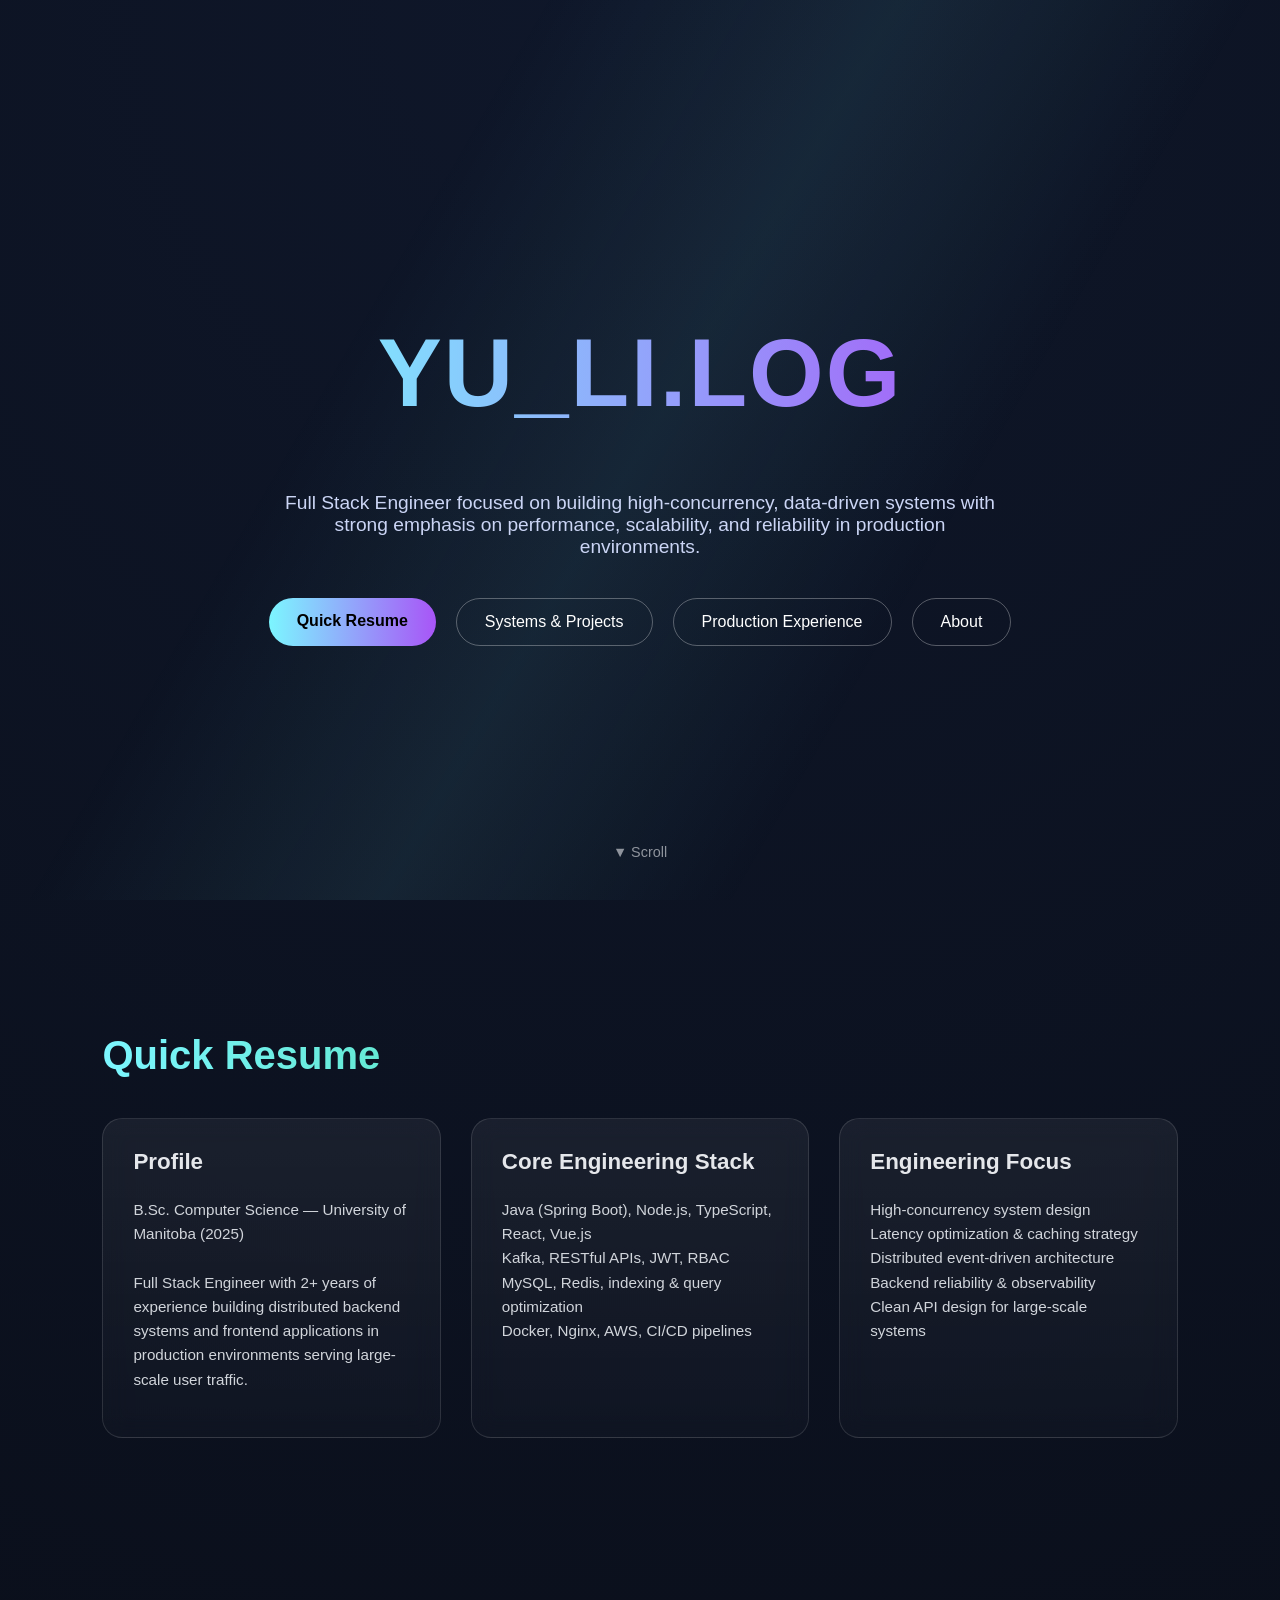
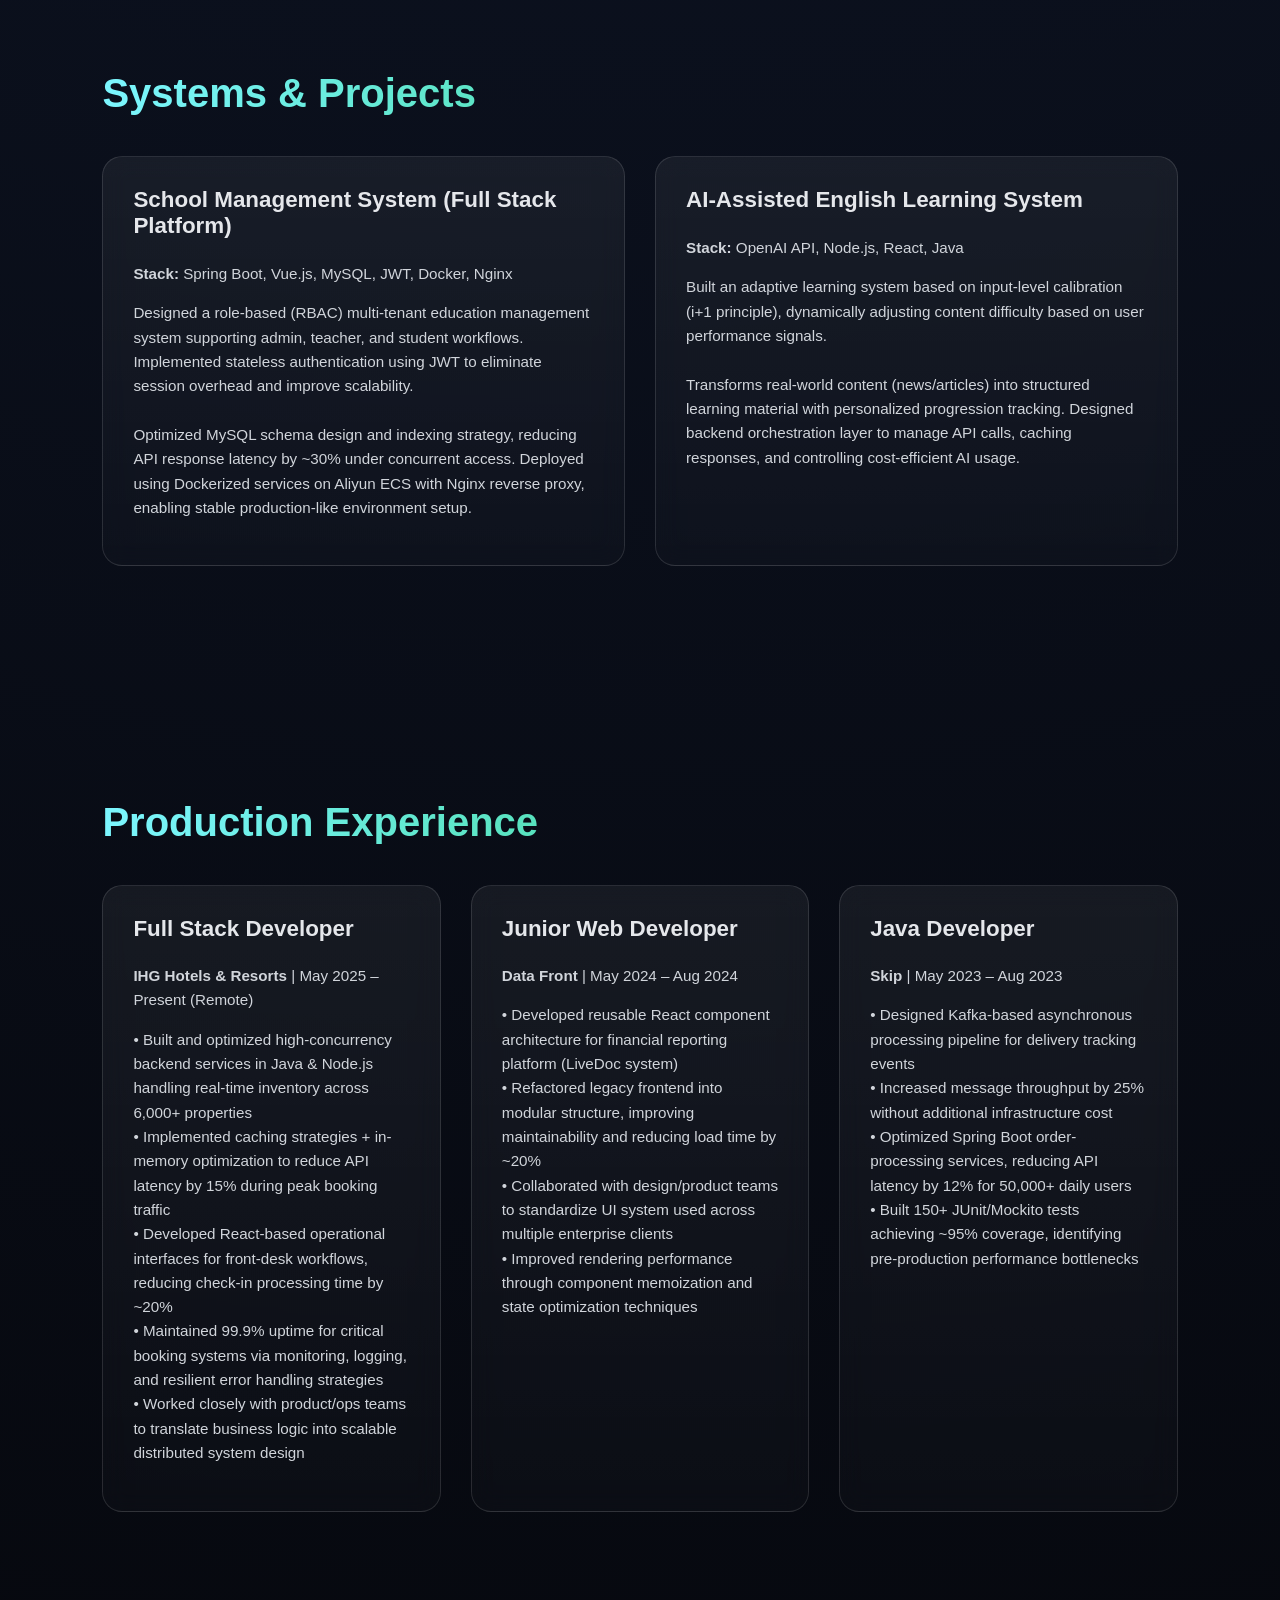
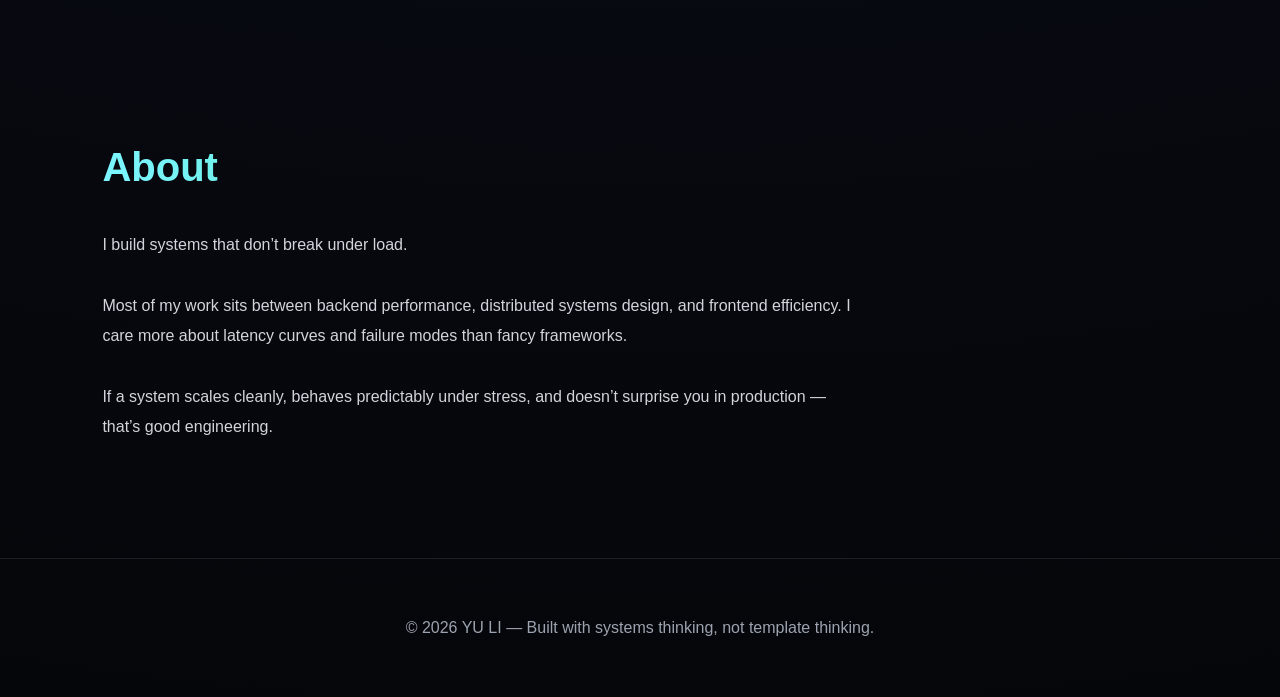
==== commit 1281c4cb: "update" ====
--- a/index.html
+++ b/index.html
@@ -1,4 +1,4 @@
-<!DOCTYPE html>
+<!-- <!DOCTYPE html>
 <html lang="en">
 
 <head>
@@ -116,4 +116,190 @@
     © 2026 <span>Yuli</span> — Built with HTML, CSS, and a refusal to be boring.
   </footer>
 
+</html>
+ -->
+
+
+ <!DOCTYPE html>
+<html lang="en">
+
+<head>
+  <meta charset="UTF-8" />
+  <meta name="viewport" content="width=device-width, initial-scale=1.0" />
+  <title>YU LI | Full Stack Engineer</title>
+  <link rel="stylesheet" href="style.css">
+</head>
+
+<body>
+
+<header>
+  <div>
+    <h1>YU_LI.LOG</h1>
+
+    <p style="max-width:720px; margin-top:1rem; color:#cbd5f5;">
+      Full Stack Engineer focused on building high-concurrency, data-driven systems with strong emphasis on performance, scalability, and reliability in production environments.
+    </p>
+
+    <div style="margin-top:2.5rem; display:flex; gap:20px; justify-content:center; flex-wrap:wrap;">
+      <a href="#resume"
+        style="padding:14px 28px; border-radius:30px; background:linear-gradient(90deg,var(--primary),var(--secondary)); color:#000; font-weight:600; text-decoration:none;">
+        Quick Resume
+      </a>
+
+      <a href="#projects"
+        style="padding:14px 28px; border-radius:30px; border:1px solid rgba(255,255,255,0.3); color:#fff; text-decoration:none;">
+        Systems & Projects
+      </a>
+
+      <a href="#work"
+        style="padding:14px 28px; border-radius:30px; border:1px solid rgba(255,255,255,0.3); color:#fff; text-decoration:none;">
+        Production Experience
+      </a>
+
+      <a href="#about"
+        style="padding:14px 28px; border-radius:30px; border:1px solid rgba(255,255,255,0.3); color:#fff; text-decoration:none;">
+        About
+      </a>
+    </div>
+  </div>
+
+  <div class="scroll">▼ Scroll</div>
+</header>
+
+<!-- RESUME -->
+<section id="resume">
+  <h2>Quick Resume</h2>
+
+  <div class="grid">
+
+    <div class="card">
+      <h3>Profile</h3>
+      <p>
+        B.Sc. Computer Science — University of Manitoba (2025)
+        <br><br>
+        Full Stack Engineer with 2+ years of experience building distributed backend systems and frontend applications
+        in production environments serving large-scale user traffic.
+      </p>
+    </div>
+
+    <div class="card">
+      <h3>Core Engineering Stack</h3>
+      <p>
+        Java (Spring Boot), Node.js, TypeScript, React, Vue.js<br>
+        Kafka, RESTful APIs, JWT, RBAC<br>
+        MySQL, Redis, indexing & query optimization<br>
+        Docker, Nginx, AWS, CI/CD pipelines
+      </p>
+    </div>
+
+    <div class="card">
+      <h3>Engineering Focus</h3>
+      <p>
+        High-concurrency system design<br>
+        Latency optimization & caching strategy<br>
+        Distributed event-driven architecture<br>
+        Backend reliability & observability<br>
+        Clean API design for large-scale systems
+      </p>
+    </div>
+
+  </div>
+</section>
+
+<!-- PROJECTS -->
+<section id="projects">
+  <h2>Systems & Projects</h2>
+
+  <div class="grid">
+
+    <div class="card">
+      <h3>School Management System (Full Stack Platform)</h3>
+      <p><strong>Stack:</strong> Spring Boot, Vue.js, MySQL, JWT, Docker, Nginx</p>
+      <p>
+        Designed a role-based (RBAC) multi-tenant education management system supporting admin, teacher, and student workflows.
+        Implemented stateless authentication using JWT to eliminate session overhead and improve scalability.
+        <br><br>
+        Optimized MySQL schema design and indexing strategy, reducing API response latency by ~30% under concurrent access.
+        Deployed using Dockerized services on Aliyun ECS with Nginx reverse proxy, enabling stable production-like environment setup.
+      </p>
+    </div>
+
+    <div class="card">
+      <h3>AI-Assisted English Learning System</h3>
+      <p><strong>Stack:</strong> OpenAI API, Node.js, React, Java</p>
+      <p>
+        Built an adaptive learning system based on input-level calibration (i+1 principle), dynamically adjusting content difficulty
+        based on user performance signals.
+        <br><br>
+        Transforms real-world content (news/articles) into structured learning material with personalized progression tracking.
+        Designed backend orchestration layer to manage API calls, caching responses, and controlling cost-efficient AI usage.
+      </p>
+    </div>
+
+  </div>
+</section>
+
+<!-- WORK -->
+<section id="work">
+  <h2>Production Experience</h2>
+
+  <div class="grid">
+
+    <div class="card">
+      <h3>Full Stack Developer</h3>
+      <p><strong>IHG Hotels & Resorts</strong> | May 2025 – Present (Remote)</p>
+      <p>
+        • Built and optimized high-concurrency backend services in Java & Node.js handling real-time inventory across 6,000+ properties<br>
+        • Implemented caching strategies + in-memory optimization to reduce API latency by 15% during peak booking traffic<br>
+        • Developed React-based operational interfaces for front-desk workflows, reducing check-in processing time by ~20%<br>
+        • Maintained 99.9% uptime for critical booking systems via monitoring, logging, and resilient error handling strategies<br>
+        • Worked closely with product/ops teams to translate business logic into scalable distributed system design
+      </p>
+    </div>
+
+    <div class="card">
+      <h3>Junior Web Developer</h3>
+      <p><strong>Data Front</strong> | May 2024 – Aug 2024</p>
+      <p>
+        • Developed reusable React component architecture for financial reporting platform (LiveDoc system)<br>
+        • Refactored legacy frontend into modular structure, improving maintainability and reducing load time by ~20%<br>
+        • Collaborated with design/product teams to standardize UI system used across multiple enterprise clients<br>
+        • Improved rendering performance through component memoization and state optimization techniques
+      </p>
+    </div>
+
+    <div class="card">
+      <h3>Java Developer</h3>
+      <p><strong>Skip</strong> | May 2023 – Aug 2023</p>
+      <p>
+        • Designed Kafka-based asynchronous processing pipeline for delivery tracking events<br>
+        • Increased message throughput by 25% without additional infrastructure cost<br>
+        • Optimized Spring Boot order-processing services, reducing API latency by 12% for 50,000+ daily users<br>
+        • Built 150+ JUnit/Mockito tests achieving ~95% coverage, identifying pre-production performance bottlenecks
+      </p>
+    </div>
+
+  </div>
+</section>
+
+<!-- ABOUT -->
+<section id="about">
+  <h2>About</h2>
+
+  <p style="max-width:760px; line-height:1.9; color:#d1d5db;">
+    I build systems that don’t break under load.
+    <br><br>
+    Most of my work sits between backend performance, distributed systems design, and frontend efficiency.
+    I care more about latency curves and failure modes than fancy frameworks.
+    <br><br>
+    If a system scales cleanly, behaves predictably under stress, and doesn’t surprise you in production — that’s good engineering.
+  </p>
+
+</section>
+
+<footer>
+  © 2026 YU LI — Built with systems thinking, not template thinking.
+</footer>
+
+</body>
 </html>
